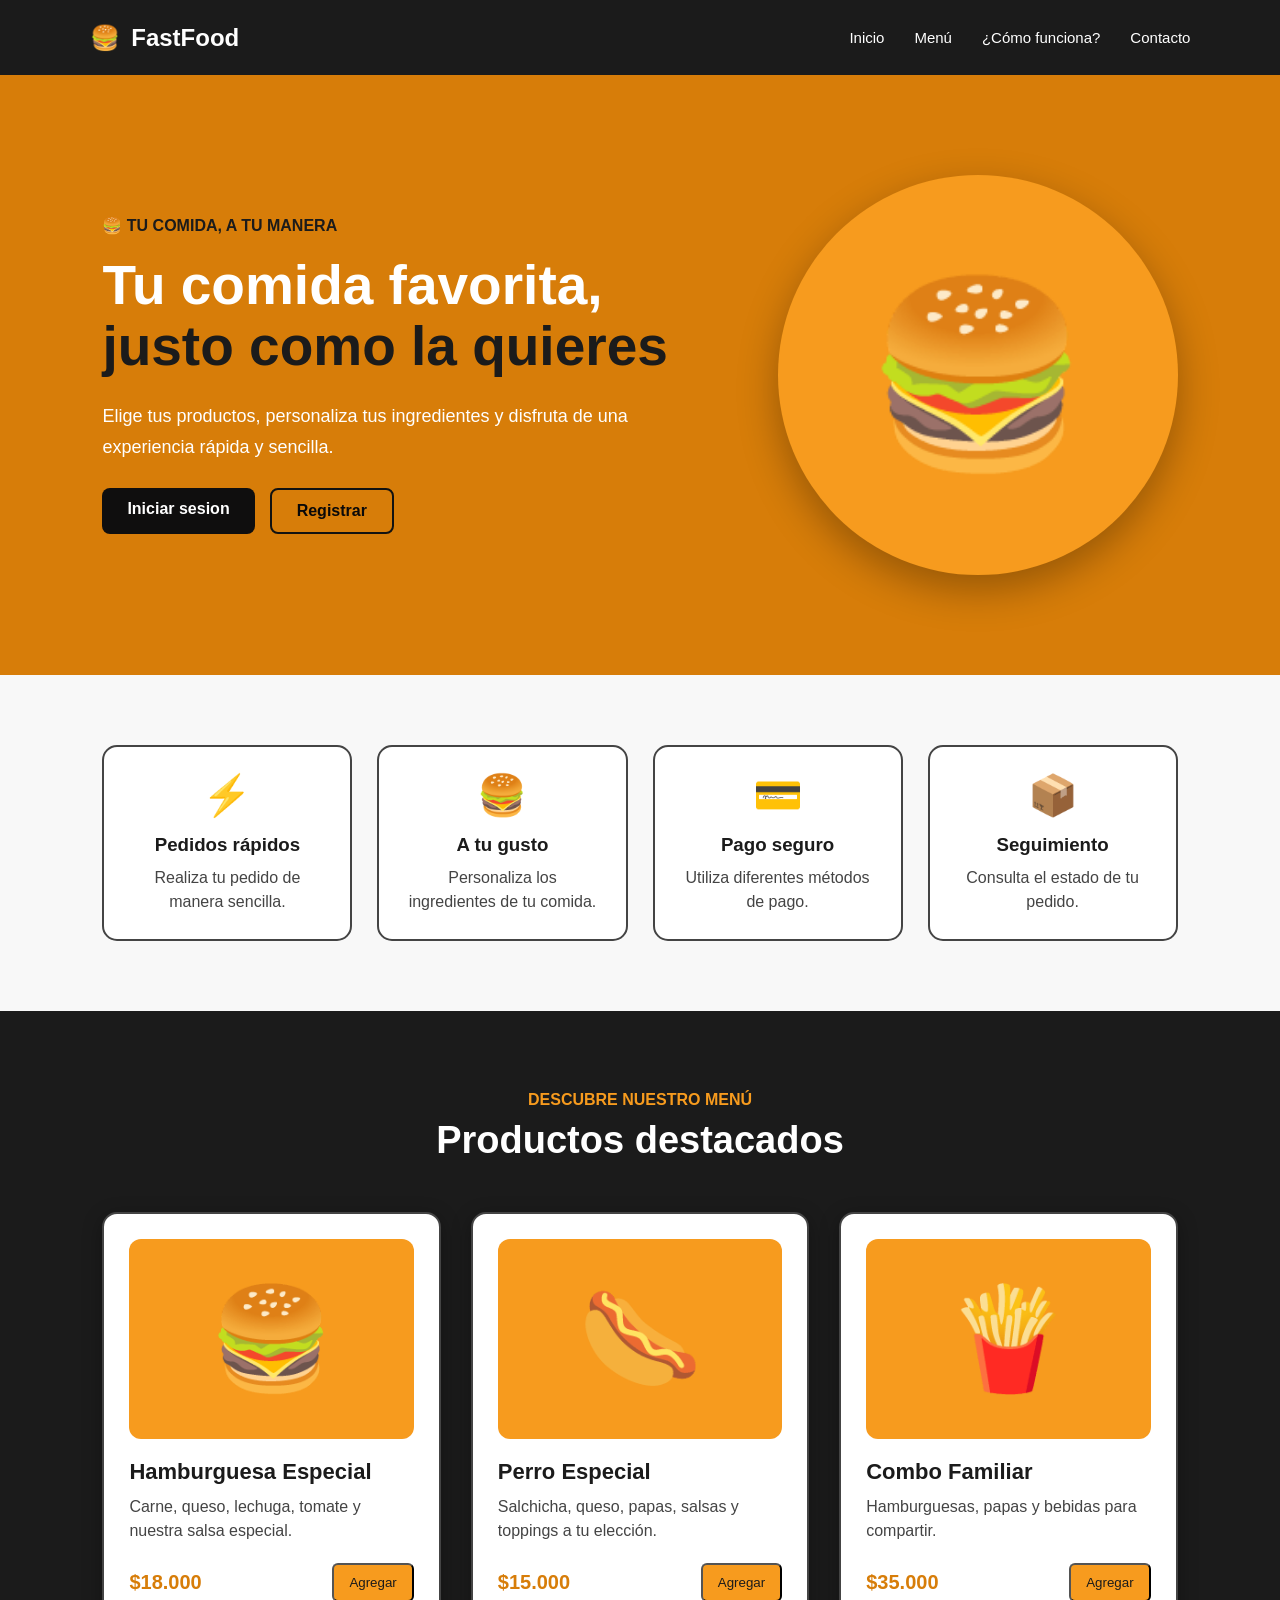
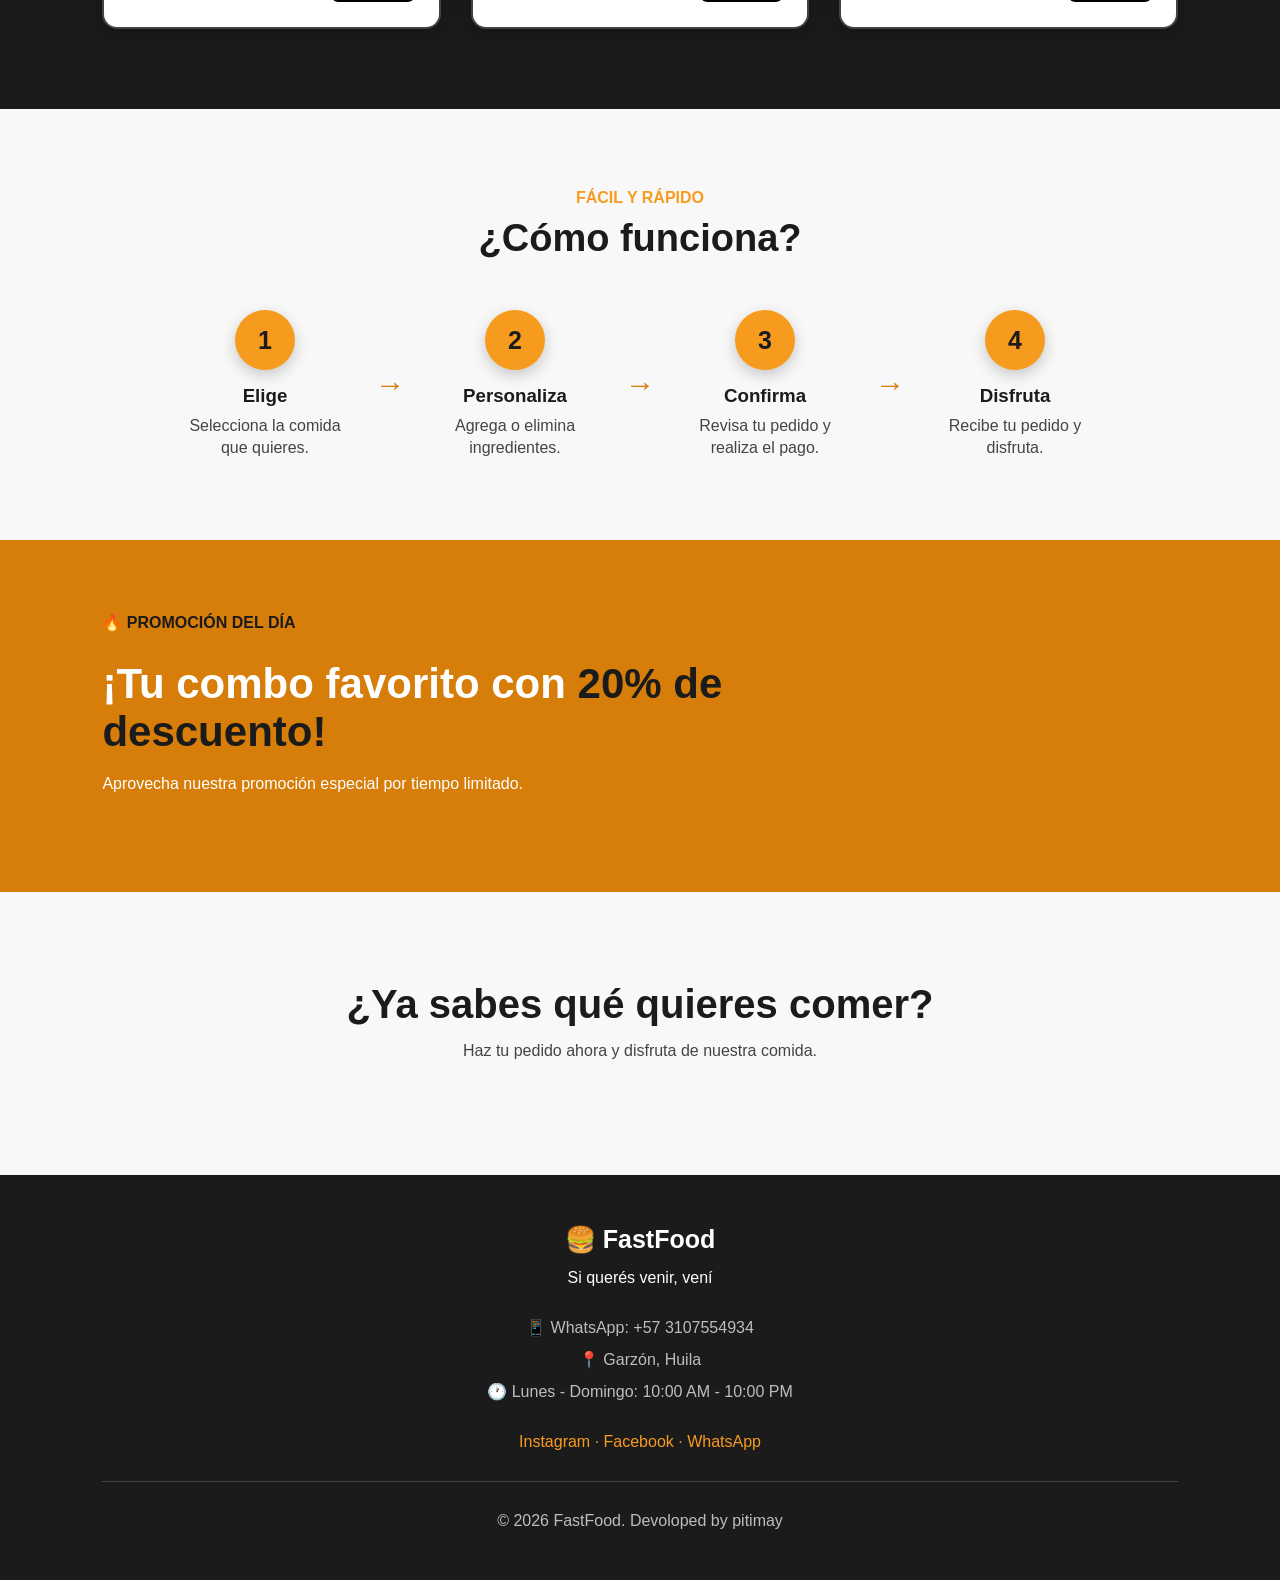
==== pagina aterrizaje/index.html @ eab9c65a "primera carga" ====
<!DOCTYPE html>
<html lang="es">
<head>
    <meta charset="UTF-8">
    <meta name="viewport" content="width=device-width, initial-scale=1.0">
    <title>FastFood - Comida a tu gusto</title>
    <link rel="stylesheet" href="CSS/styles.css">
</head>

<body>

    <header>
        <div class="logo">
            🍔 <span>FastFood</span>
        </div>

        <nav>
            <a href="#inicio">Inicio</a>
            <a href="#menu">Menú</a>
            <a href="#como-funciona">¿Cómo funciona?</a>
            <a href="#contacto">Contacto</a>
        </nav>

    </header>

    <section class="hero" id="inicio">

        <div class="hero-text">

            <p class="subtitulo">🍔 TU COMIDA, A TU MANERA</p>

            <h1>
                Tu comida favorita,
                <span>justo como la quieres</span>
            </h1>

            <p>
                Elige tus productos, personaliza tus ingredientes
                y disfruta de una experiencia rápida y sencilla.
            </p>

            <div class="hero-buttons">
                <a href="../inicio sesion /index.html" class="btn-naranja">Iniciar sesion</a>
                <a href="../registro de usuario/index.html" class="btn-boder">Registrar</a>
            </div>

        </div>

        <div class="hero-image">
            <div class="hamburguesa">
                🍔
            </div>
        </div>

    </section>

    <section class="beneficios">

        <div class="beneficio">
            <span>⚡</span>
            <h3>Pedidos rápidos</h3>
            <p>Realiza tu pedido de manera sencilla.</p>
        </div>

        <div class="beneficio">
            <span>🍔</span>
            <h3>A tu gusto</h3>
            <p>Personaliza los ingredientes de tu comida.</p>
        </div>

        <div class="beneficio">
            <span>💳</span>
            <h3>Pago seguro</h3>
            <p>Utiliza diferentes métodos de pago.</p>
        </div>

        <div class="beneficio">
            <span>📦</span>
            <h3>Seguimiento</h3>
            <p>Consulta el estado de tu pedido.</p>
        </div>

    </section>

    <section class="menu" id="menu">

        <div class="titulo-seccion">
            <p>DESCUBRE NUESTRO MENÚ</p>
            <h2>Productos destacados</h2>
        </div>

        <div class="productos">

            <div class="producto">
                <div class="producto-img">🍔</div>

                <h3>Hamburguesa Especial</h3>

                <p>
                    Carne, queso, lechuga, tomate
                    y nuestra salsa especial.
                </p>

                <div class="producto-bottom">
                    <strong>$18.000</strong>
                    <button onclick="agregarProducto('Hamburguesa Especial')">
                        Agregar
                    </button>
                </div>
            </div>


            <div class="producto">
                <div class="producto-img">🌭</div>

                <h3>Perro Especial</h3>

                <p>
                    Salchicha, queso, papas, salsas
                    y toppings a tu elección.
                </p>

                <div class="producto-bottom">
                    <strong>$15.000</strong>
                    <button onclick="agregarProducto('Perro Especial')">
                        Agregar
                    </button>
                </div>
            </div>


            <div class="producto">
                <div class="producto-img">🍟</div>

                <h3>Combo Familiar</h3>

                <p>
                    Hamburguesas, papas y bebidas
                    para compartir.
                </p>

                <div class="producto-bottom">
                    <strong>$35.000</strong>
                    <button onclick="agregarProducto('Combo Familiar')">
                        Agregar
                    </button>
                </div>
            </div>

        </div>

    </section>

    <section class="como-funciona" id="como-funciona">

        <div class="titulo-seccion">
            <p>FÁCIL Y RÁPIDO</p>
            <h2>¿Cómo funciona?</h2>
        </div>

        <div class="pasos">

            <div class="paso">
                <div>1</div>
                <h3>Elige</h3>
                <p>Selecciona la comida que quieres.</p>
            </div>

            <div class="flecha">→</div>

            <div class="paso">
                <div>2</div>
                <h3>Personaliza</h3>
                <p>Agrega o elimina ingredientes.</p>
            </div>

            <div class="flecha">→</div>

            <div class="paso">
                <div>3</div>
                <h3>Confirma</h3>
                <p>Revisa tu pedido y realiza el pago.</p>
            </div>

            <div class="flecha">→</div>

            <div class="paso">
                <div>4</div>
                <h3>Disfruta</h3>
                <p>Recibe tu pedido y disfruta.</p>
            </div>

        </div>

    </section>

    <section class="promocion">

        <div>
            <p>🔥 PROMOCIÓN DEL DÍA</p>

            <h2>
                ¡Tu combo favorito con
                <span>20% de descuento!</span>
            </h2>

            <p>
                Aprovecha nuestra promoción especial
                por tiempo limitado.
            </p>

        </div>

    </section>

    <section class="cta">

        <h2>¿Ya sabes qué quieres comer?</h2>

        <p>
            Haz tu pedido ahora y disfruta
            de nuestra comida.
        </p>

        

    </section>

    <footer id="contacto">

        <div class="footer-logo">
            🍔 FastFood
        </div>

        <p>
            Si querés venir, vení
        </p>

        <div class="contacto">
            📱 WhatsApp: +57 3107554934
            <br>
            📍 Garzón, Huila
            <br>
            🕐 Lunes - Domingo: 10:00 AM - 10:00 PM
        </div>

        <div class="redes">
            Instagram · Facebook · WhatsApp
        </div>

        <hr>

        <p>
            © 2026 FastFood. Devoloped by pitimay
        </p>

    </footer>

    <script src="JS/script.js"></script>

</body>
</html>
---- pagina aterrizaje/CSS/styles.css ----
* {
    margin: 0;
    padding: 0;
    box-sizing: border-box;
}

html {
    scroll-behavior: smooth;
}

body {
    font-family: Arial, sans-serif;
    background: #F8F8F8;
    color: #1B1B1B;
}

header {
    width: 100%;
    height: 75px;
    padding: 0 7%;

    display: flex;
    align-items: center;
    justify-content: space-between;

    background: #1B1B1B;

    position: sticky;
    top: 0;
    z-index: 1000;
}

.logo {
    color: #FFFFFF;
    font-size: 24px;
    font-weight: bold;
}

.logo span {
    margin-left: 5px;
}

nav {
    display: flex;
    gap: 30px;
}

nav a {
    color: #FFFFFF;
    text-decoration: none;
    font-size: 15px;

    transition: 0.3s;
}

nav a:hover {
    color: #F79B1E;
}

.btn-pedido {
    background: #F79B1E;
    color: #1B1B1B;

    padding: 12px 20px;

    border-radius: 8px;

    transition: 0.3s;
}

.btn-pedido:hover {
    background: #FFB43A;
    transform: scale(1.03);
}

.hero {
    min-height: 600px;

    padding: 70px 8%;

    display: flex;
    align-items: center;
    justify-content: space-between;

    background: #D77D09;
}

.hero-text {
    max-width: 600px;
}

.subtitulo {
    color: #1B1B1B;

    font-weight: bold;

    margin-bottom: 20px;
}

.hero h1 {
    color: #FFFFFF;

    font-size: 55px;

    line-height: 1.1;

    margin-bottom: 25px;
}

.hero h1 span {
    color: #1B1B1B;
}

.hero-text > p:not(.subtitulo) {
    color: #FFFFFF;

    font-size: 18px;

    line-height: 1.7;
}

.hero-buttons {
    display: flex;

    gap: 15px;

    margin-top: 30px;
}

.btn-principal {
    background: #F79B1E;
    color: #1B1B1B;

    padding: 15px 25px;

    border-radius: 8px;

    transition: 0.3s;
}

.btn-principal:hover {
    background: #FFB43A;

    transform: scale(1.03);
}

.btn-secundario {
    background: transparent;

    border: 2px solid #FFFFFF;

    color: #FFFFFF;

    padding: 13px 25px;

    border-radius: 8px;

    transition: 0.3s;
}

.btn-secundario:hover {
    background: #FFFFFF;

    color: #1B1B1B;
}


.hero-image {
    width: 400px;
    height: 400px;

    border-radius: 50%;

    background: #F79B1E;

    display: flex;

    justify-content: center;
    align-items: center;

    box-shadow: 0 15px 40px rgba(0, 0, 0, 0.30);
}

.hamburguesa {
    font-size: 180px;
}


.beneficios {
    padding: 70px 8%;

    display: grid;

    grid-template-columns: repeat(4, 1fr);

    gap: 25px;

    background: #F8F8F8;
}

.beneficio {
    text-align: center;

    padding: 25px;

    background: #FFFFFF;

    border-radius: 15px;

    border: 2px solid #444444;

    transition: 0.3s;
}

.beneficio:hover {
    transform: translateY(-5px);

    border-color: #F79B1E;

    box-shadow: 0 0 20px rgba(247, 155, 30, 0.30);
}

.beneficio span {
    font-size: 40px;
}

.beneficio h3 {
    color: #1B1B1B;

    margin: 15px 0 10px;
}

.beneficio p {
    color: #444444;

    line-height: 1.5;
}


.titulo-seccion {
    text-align: center;

    margin-bottom: 50px;
}

.titulo-seccion p {
    color: #F79B1E;

    font-weight: bold;
}

.titulo-seccion h2 {
    color: #1B1B1B;

    font-size: 38px;

    margin-top: 10px;
}

.menu {
    padding: 80px 8%;

    background: #1B1B1B;
}

.menu .titulo-seccion h2 {
    color: #FFFFFF;
}

.productos {
    display: grid;

    grid-template-columns: repeat(3, 1fr);

    gap: 30px;
}

.producto {
    background: #FFFFFF;

    padding: 25px;

    border-radius: 15px;

    border: 2px solid #444444;

    box-shadow: 0 5px 20px rgba(0, 0, 0, 0.30);

    transition: 0.3s;
}

.producto:hover {
    transform: translateY(-5px);

    border-color: #F79B1E;

    box-shadow: 0 0 25px rgba(247, 155, 30, 0.40);
}

.producto-img {
    height: 200px;

    border-radius: 12px;

    background: #F79B1E;

    display: flex;

    justify-content: center;
    align-items: center;

    font-size: 100px;
}

.producto h3 {
    color: #1B1B1B;

    font-size: 22px;

    margin: 20px 0 10px;
}

.producto p {
    color: #444444;

    line-height: 1.5;

    margin-bottom: 20px;
}

.producto-bottom {
    display: flex;

    align-items: center;
    justify-content: space-between;
}

.producto-bottom strong {
    font-size: 20px;

    color: #D77D09;
}

.producto-bottom button {
    background: #F79B1E;

    color: #1B1B1B;

    padding: 10px 15px;

    border-radius: 6px;

    transition: 0.3s;
}

.producto-bottom button:hover {
    background: #FFB43A;

    transform: scale(1.03);
}


.como-funciona {
    padding: 80px 8%;

    background: #F8F8F8;
}

.pasos {
    display: flex;

    justify-content: center;
    align-items: center;

    gap: 20px;
}

.paso {
    text-align: center;

    max-width: 180px;
}

.paso > div {
    width: 60px;
    height: 60px;

    margin: auto;

    border-radius: 50%;

    background: #F79B1E;

    color: #1B1B1B;

    display: flex;

    justify-content: center;
    align-items: center;

    font-size: 25px;

    font-weight: bold;

    box-shadow: 0 5px 15px rgba(0, 0, 0, 0.20);
}

.paso h3 {
    color: #1B1B1B;

    margin: 15px 0 8px;
}

.paso p {
    color: #444444;

    line-height: 1.4;
}

.flecha {
    font-size: 30px;

    color: #D77D09;
}


.promocion {
    padding: 70px 8%;

    background: #D77D09;

    color: #FFFFFF;
}

.promocion div {
    max-width: 700px;
}

.promocion p:first-child {
    color: #1B1B1B;

    font-weight: bold;
}

.promocion h2 {
    color: #FFFFFF;

    font-size: 42px;

    margin: 15px 0;
}

.promocion h2 span {
    color: #1B1B1B;
}

.promocion p {
    line-height: 1.6;

    margin-bottom: 25px;
}

.promocion button {
    background: #F79B1E;

    color: #1B1B1B;

    padding: 15px 25px;

    border-radius: 8px;

    transition: 0.3s;
}

.promocion button:hover {
    background: #FFB43A;

    transform: scale(1.03);
}


.cta {
    padding: 90px 8%;

    text-align: center;

    background: #F8F8F8;
}

.cta h2 {
    color: #1B1B1B;

    font-size: 40px;

    margin-bottom: 15px;
}

.cta p {
    color: #444444;

    margin-bottom: 25px;
}

.cta button {
    background: #F79B1E;

    color: #1B1B1B;

    padding: 15px 25px;

    border-radius: 8px;

    transition: 0.3s;
}

.cta button:hover {
    background: #FFB43A;

    transform: scale(1.03);
}


footer {
    background: #1B1B1B;

    color: #FFFFFF;

    padding: 50px 8%;

    text-align: center;
}

.footer-logo {
    color: #FFFFFF;

    font-size: 25px;

    font-weight: bold;

    margin-bottom: 15px;
}

.contacto {
    margin: 25px 0;

    line-height: 2;

    color: #BDBDBD;
}

.redes {
    margin: 20px 0;

    color: #F79B1E;
}

footer hr {
    border: none;

    border-top: 1px solid #444444;

    margin: 30px 0;
}

footer > p:last-child {
    color: #BDBDBD;
}

@media (max-width: 900px) {

    header {
        padding: 0 5%;
    }

    nav {
        display: none;
    }

    .hero {
        flex-direction: column;

        text-align: center;

        gap: 50px;
    }

    .hero h1 {
        font-size: 40px;
    }

    .hero-buttons {
        justify-content: center;
    }

    .hero-image {
        width: 280px;
        height: 280px;
    }

    .hamburguesa {
        font-size: 120px;
    }

    .beneficios {
        grid-template-columns: repeat(2, 1fr);
    }

    .productos {
        grid-template-columns: 1fr;
    }

    .pasos {
        flex-direction: column;
    }

    .flecha {
        transform: rotate(90deg);
    }
}


@media (max-width: 600px) {

    .beneficios {
        grid-template-columns: 1fr;
    }

    .hero {
        padding: 50px 5%;
    }

    .hero h1 {
        font-size: 34px;
    }

    .hero-buttons {
        flex-direction: column;
    }

    .titulo-seccion h2 {
        font-size: 30px;
    }

    .promocion h2 {
        font-size: 32px;
    }

    .cta h2 {
        font-size: 30px;
    }

    .btn-principal,
    .btn-secundario {
        width: 100%;
    }

}
.hero-buttons {
    display: flex;
    gap: 15px;
    margin-top: 25px;
}


.btn-naranja {
    display: inline-block;
    padding: 12px 25px;
    background-color: #0f0e0e;
    color: white;
    text-decoration: none;
    border-radius: 8px;
    font-weight: bold;
    transition: 0.3s;
}


.btn-naranja:hover {
    background-color: #070707;
    transform: translateY(-2px);
}


.btn-boder {
    display: inline-block;
    padding: 12px 25px;
    background-color: transparent;
    color: rgb(10, 9, 9);
    text-decoration: none;
    border: 2px solid #121211;
    border-radius: 8px;
    font-weight: bold;
    transition: 0.3s;
}

.btn-boder:hover {
    background-color: #060606;
    color: white;
    transform: translateY(-2px);
}
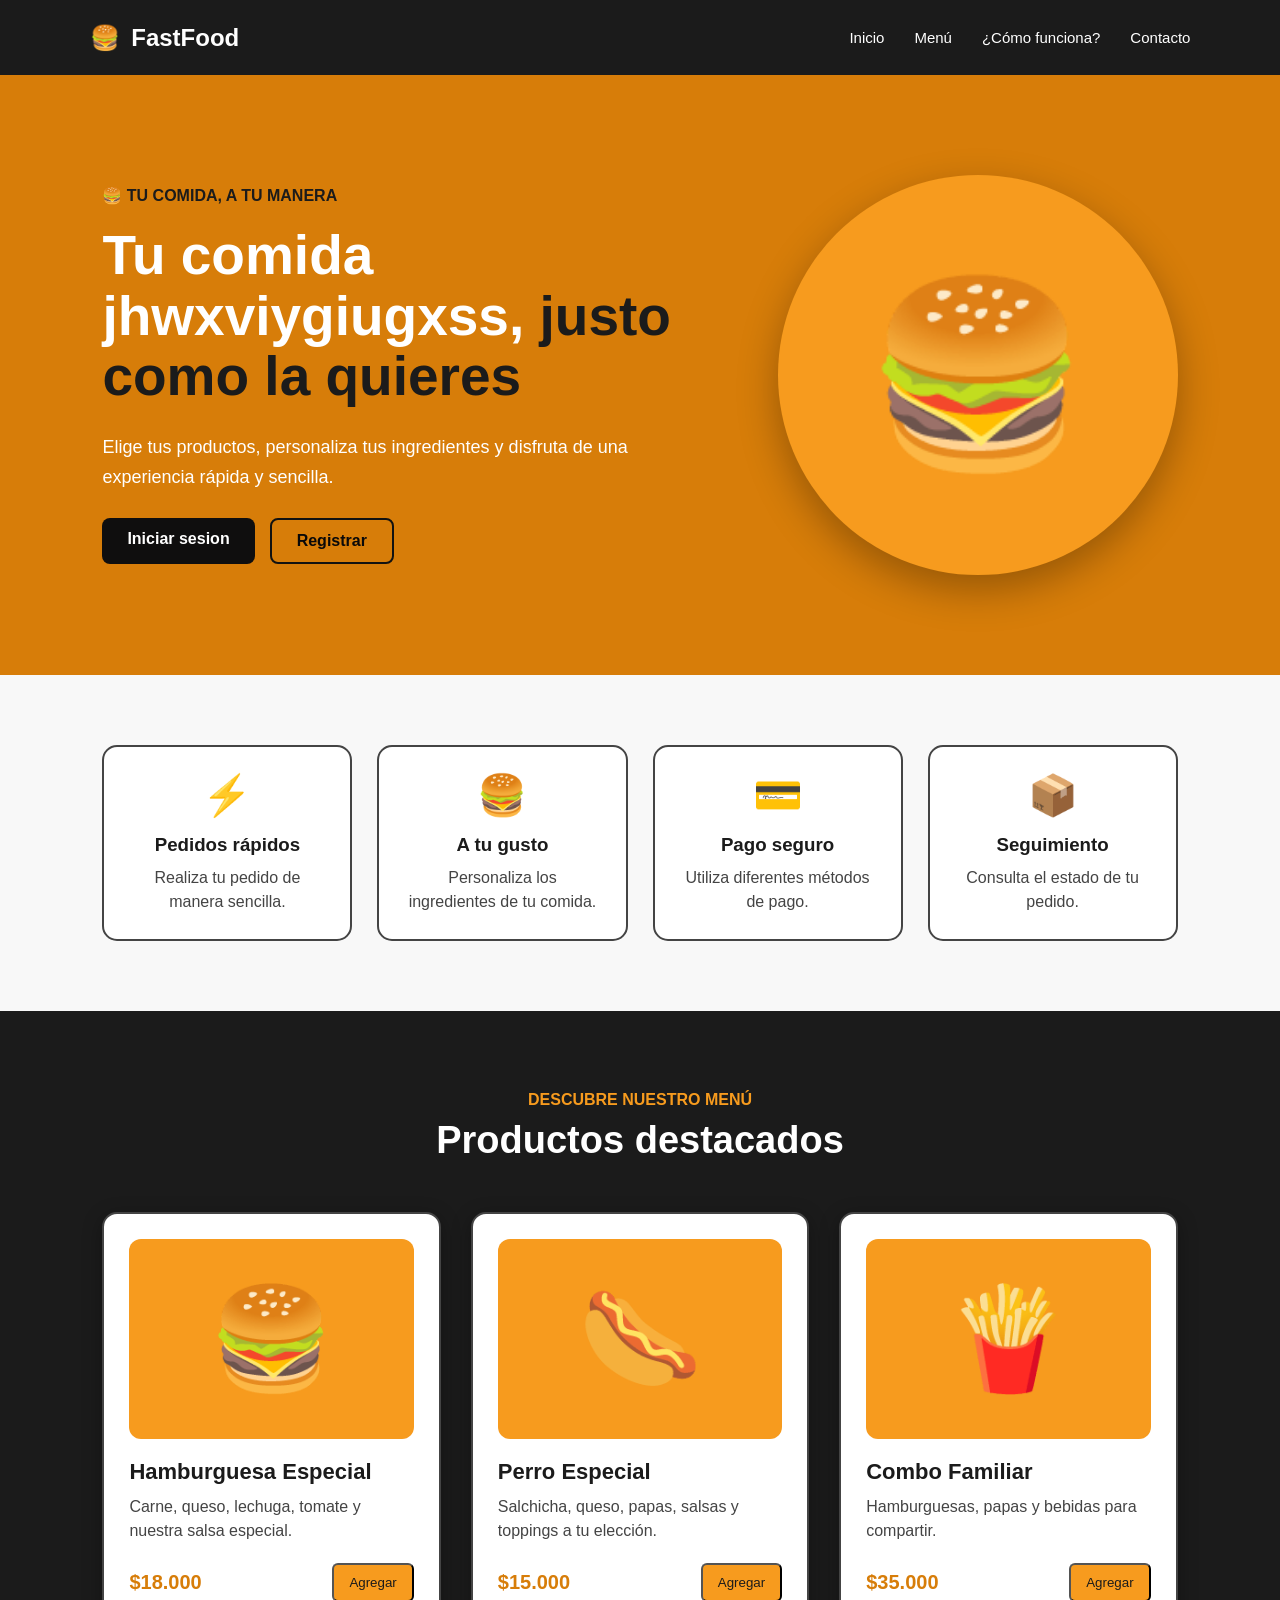
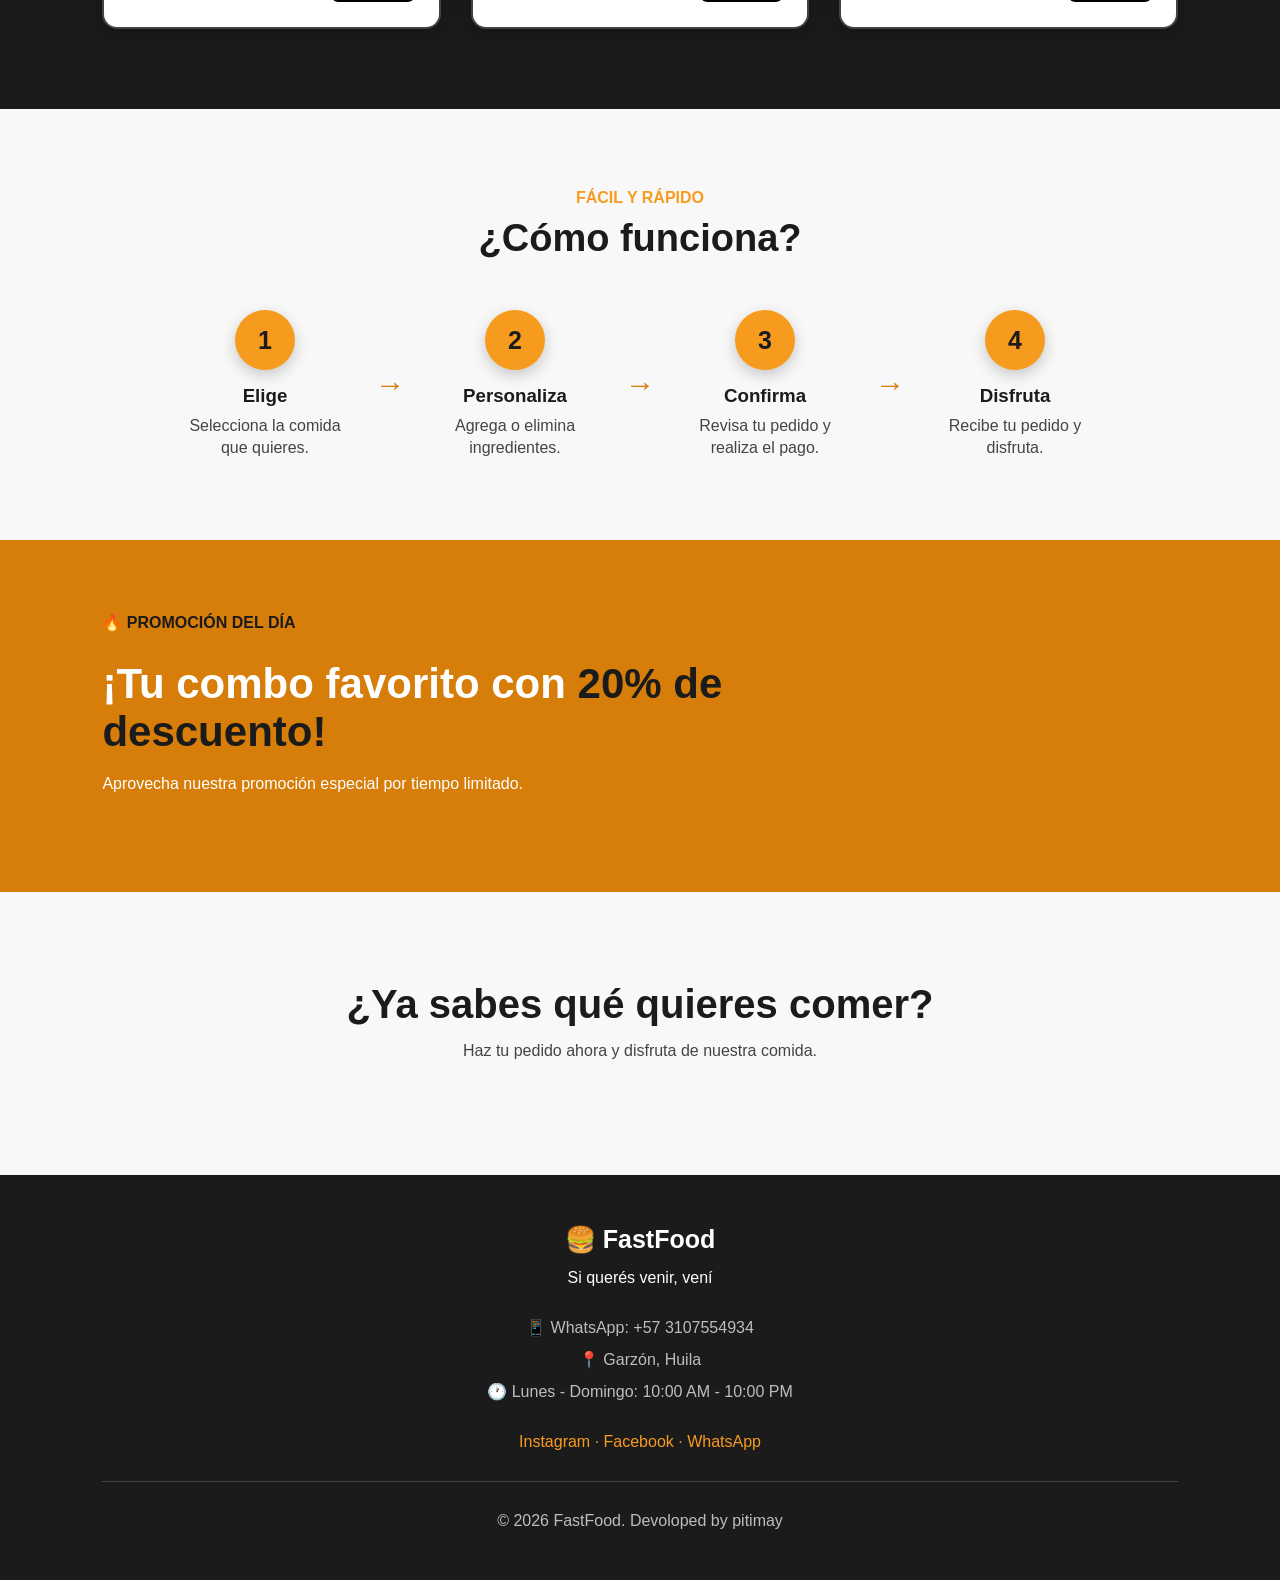
==== commit cf874f94: "d d dcdc" ====
--- a/pagina aterrizaje/index.html
+++ b/pagina aterrizaje/index.html
@@ -30,7 +30,7 @@
             <p class="subtitulo">🍔 TU COMIDA, A TU MANERA</p>
 
             <h1>
-                Tu comida favorita,
+                Tu comida jhwxviygiugxss,
                 <span>justo como la quieres</span>
             </h1>
 
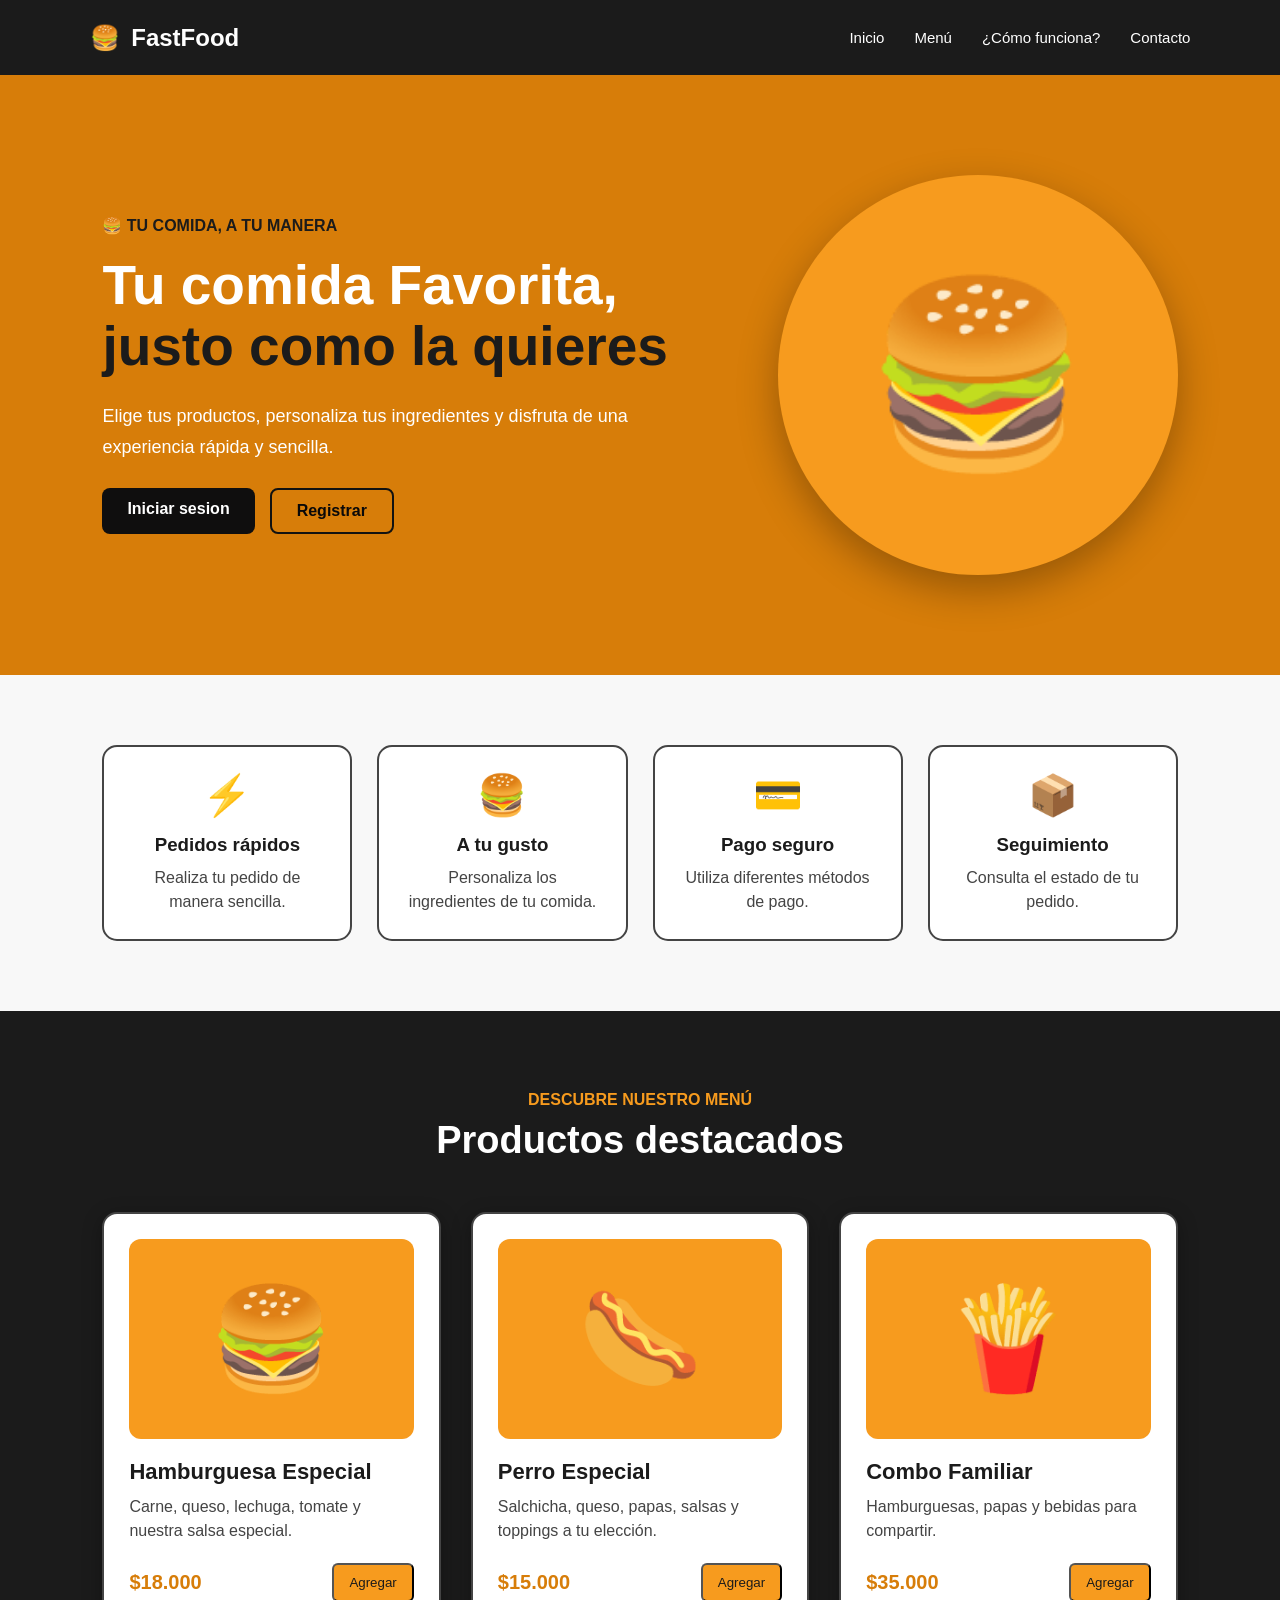
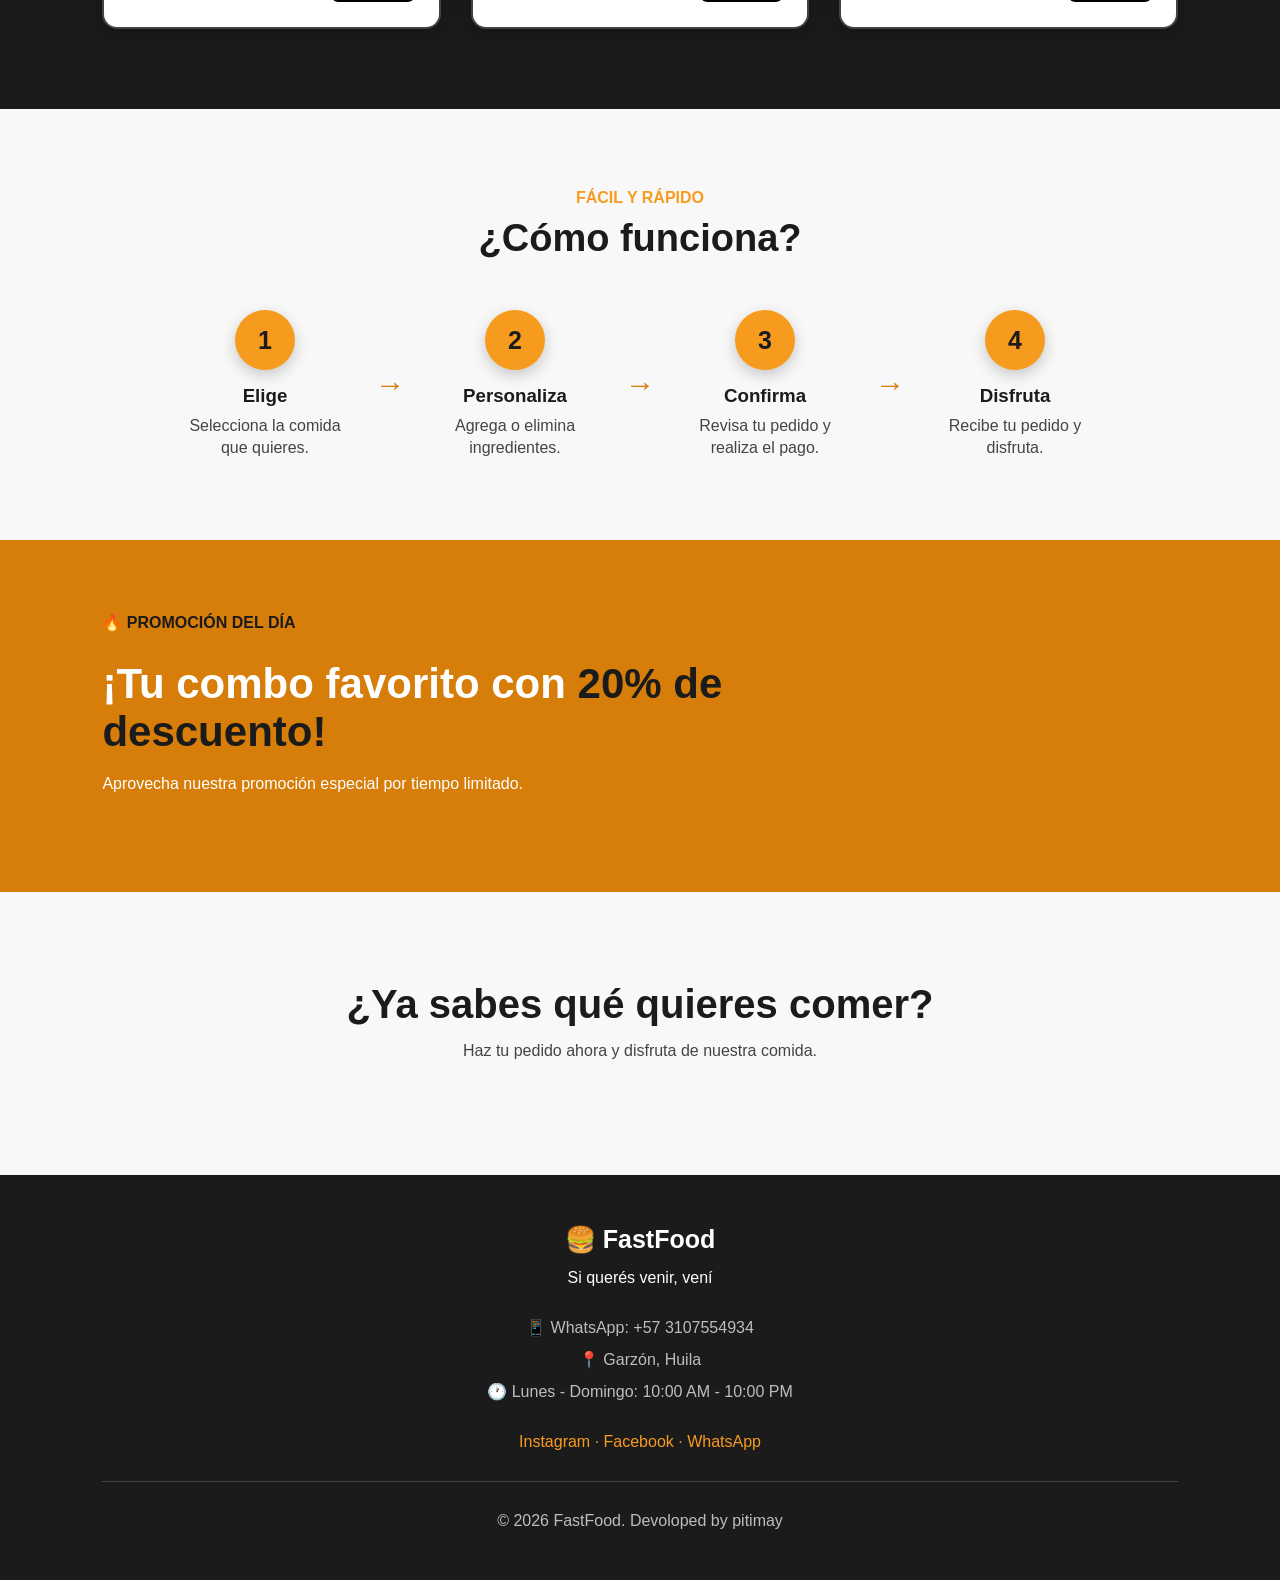
==== commit 4e16567a: "cambio de texto cambio de texto" ====
--- a/pagina aterrizaje/index.html
+++ b/pagina aterrizaje/index.html
@@ -30,7 +30,7 @@
             <p class="subtitulo">🍔 TU COMIDA, A TU MANERA</p>
 
             <h1>
-                Tu comida jhwxviygiugxss,
+                Tu comida Favorita,
                 <span>justo como la quieres</span>
             </h1>
 
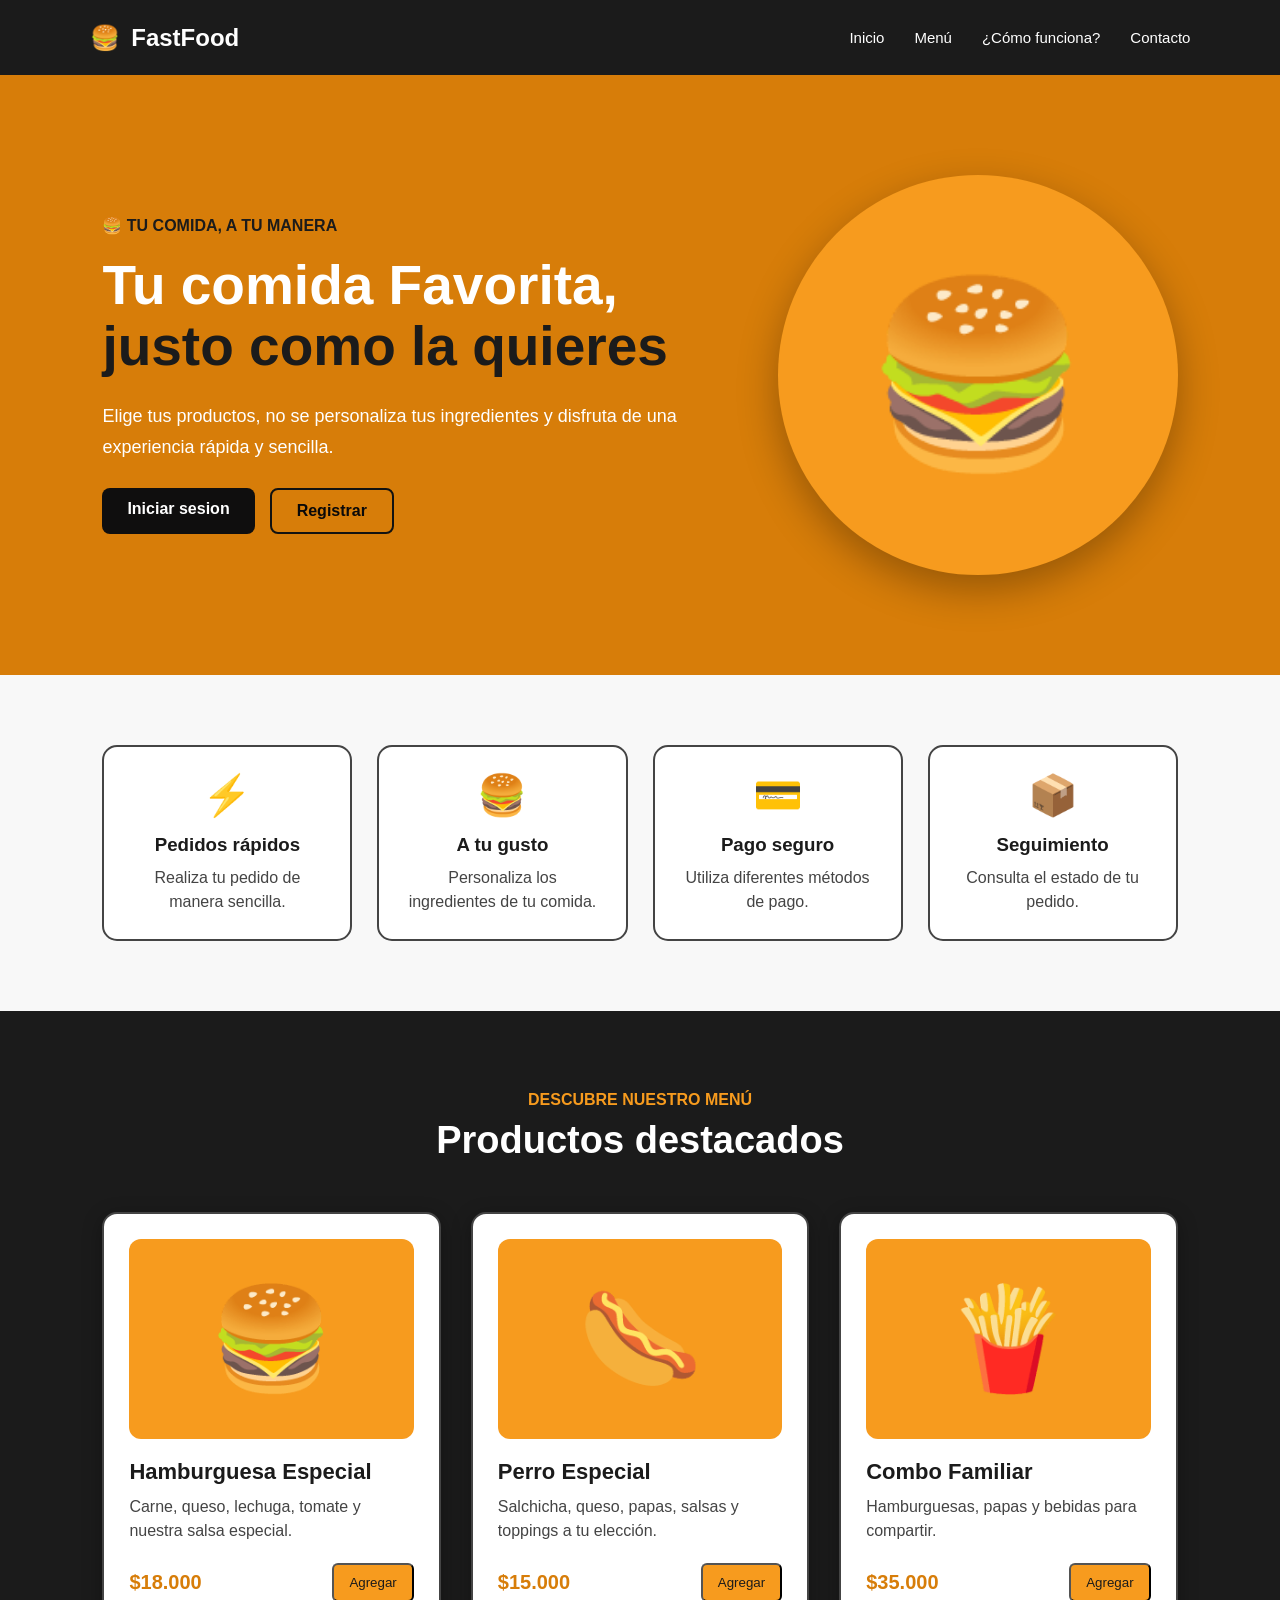
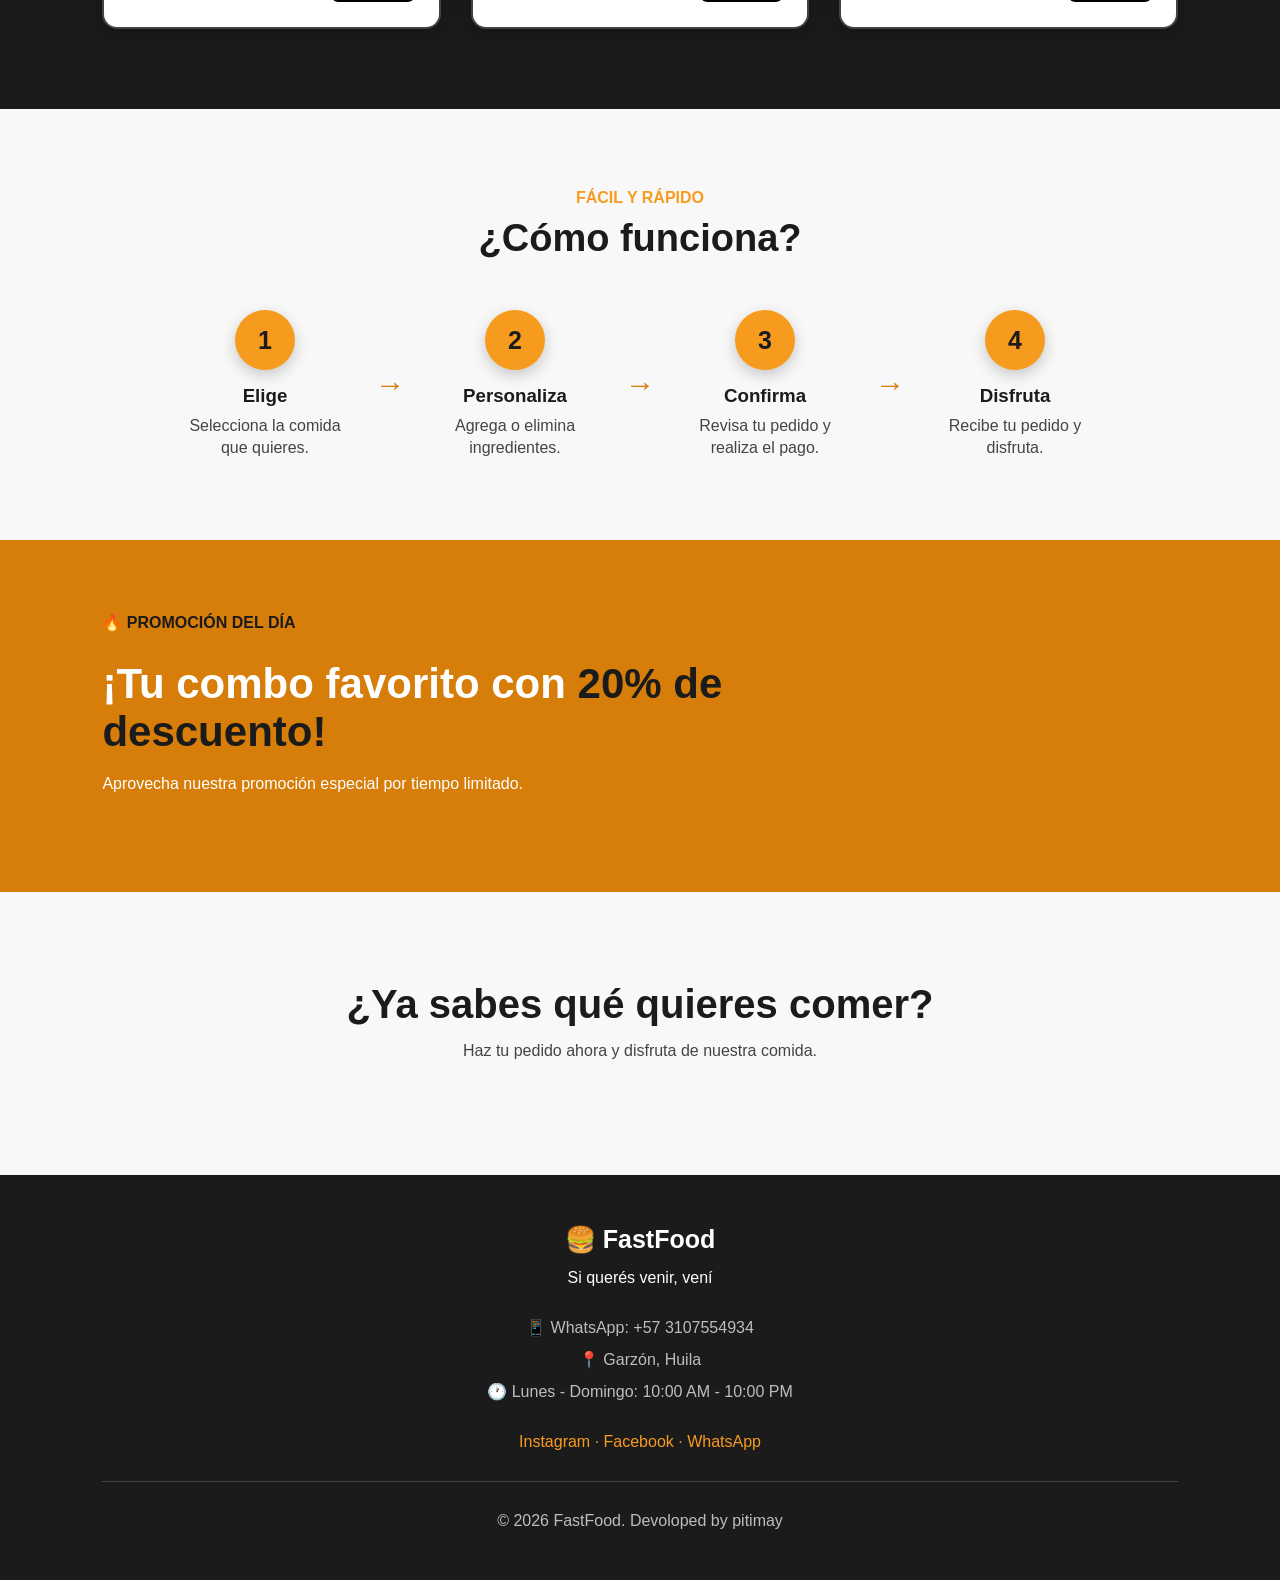
==== commit 350470f4: "prueba de texto PRUEBA DE TEXTO" ====
--- a/pagina aterrizaje/index.html
+++ b/pagina aterrizaje/index.html
@@ -35,7 +35,7 @@
             </h1>
 
             <p>
-                Elige tus productos, personaliza tus ingredientes
+                Elige tus productos, no se personaliza tus ingredientes
                 y disfruta de una experiencia rápida y sencilla.
             </p>
 
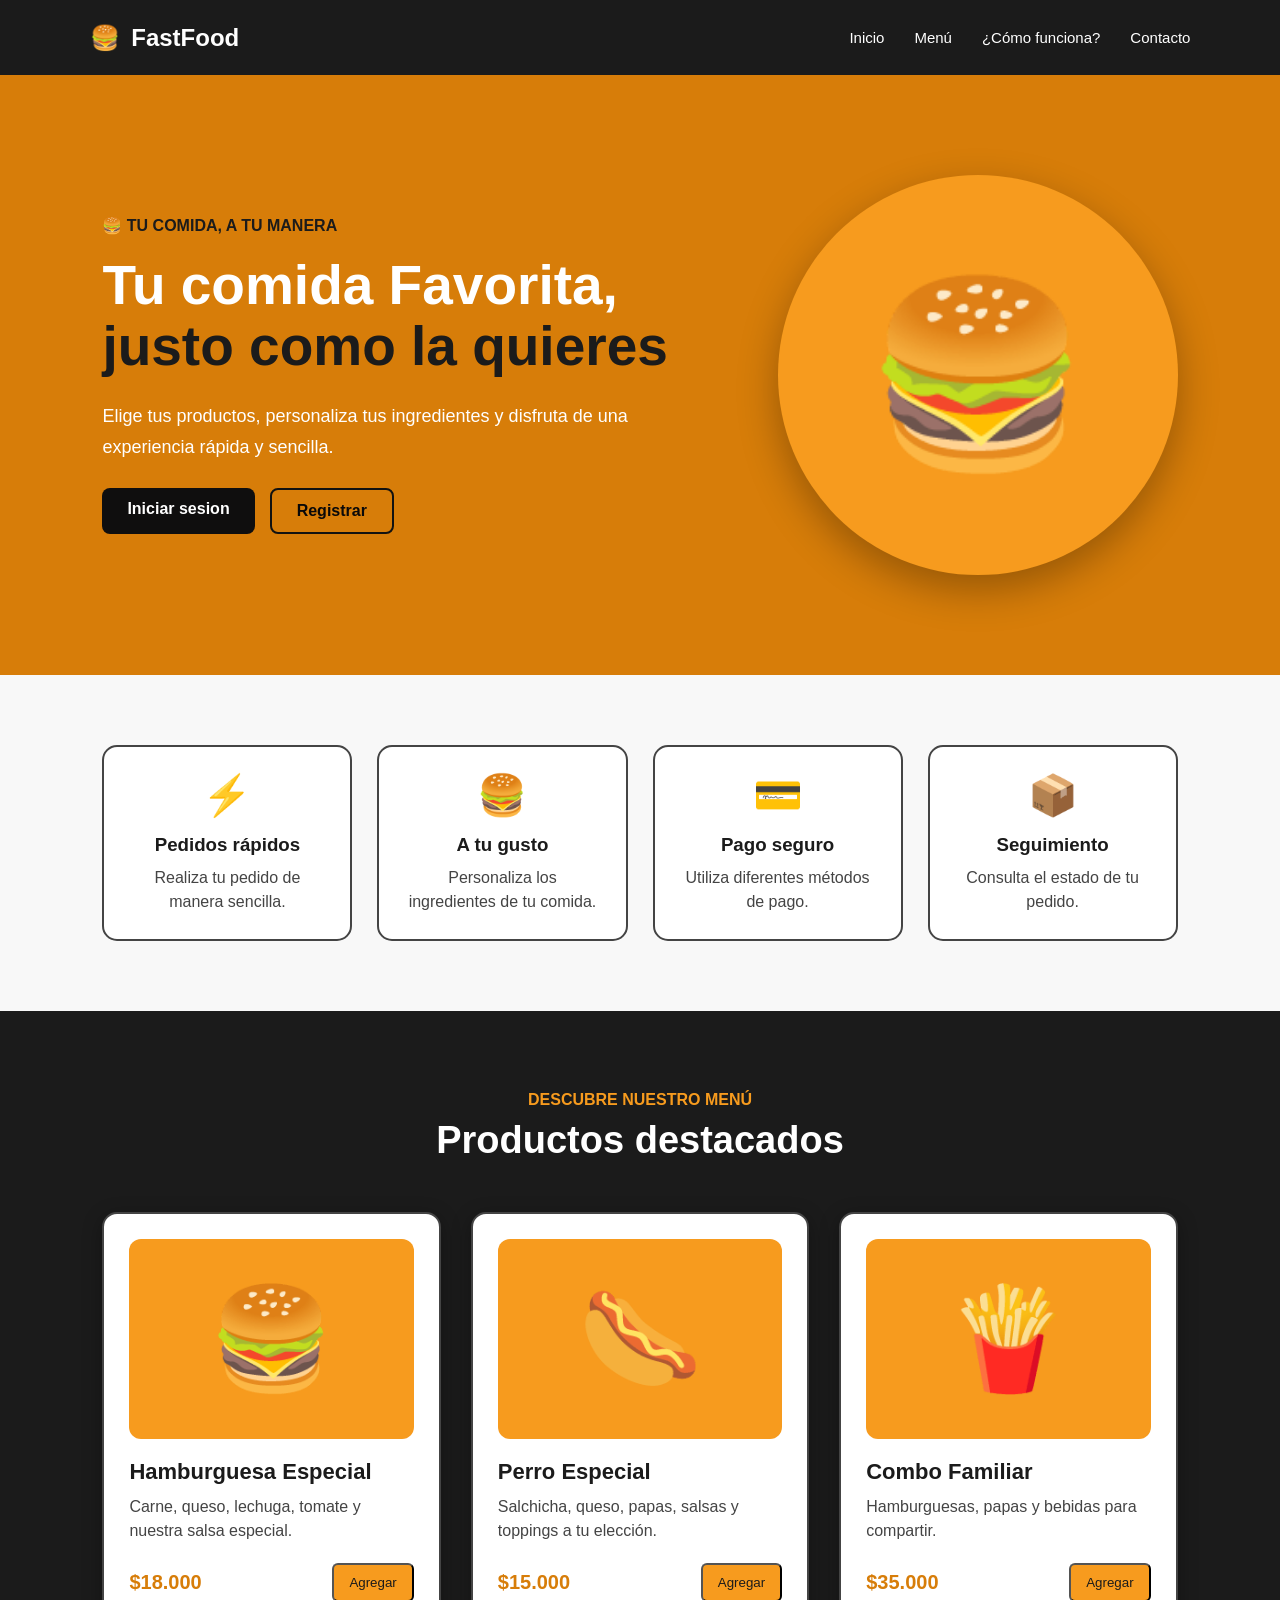
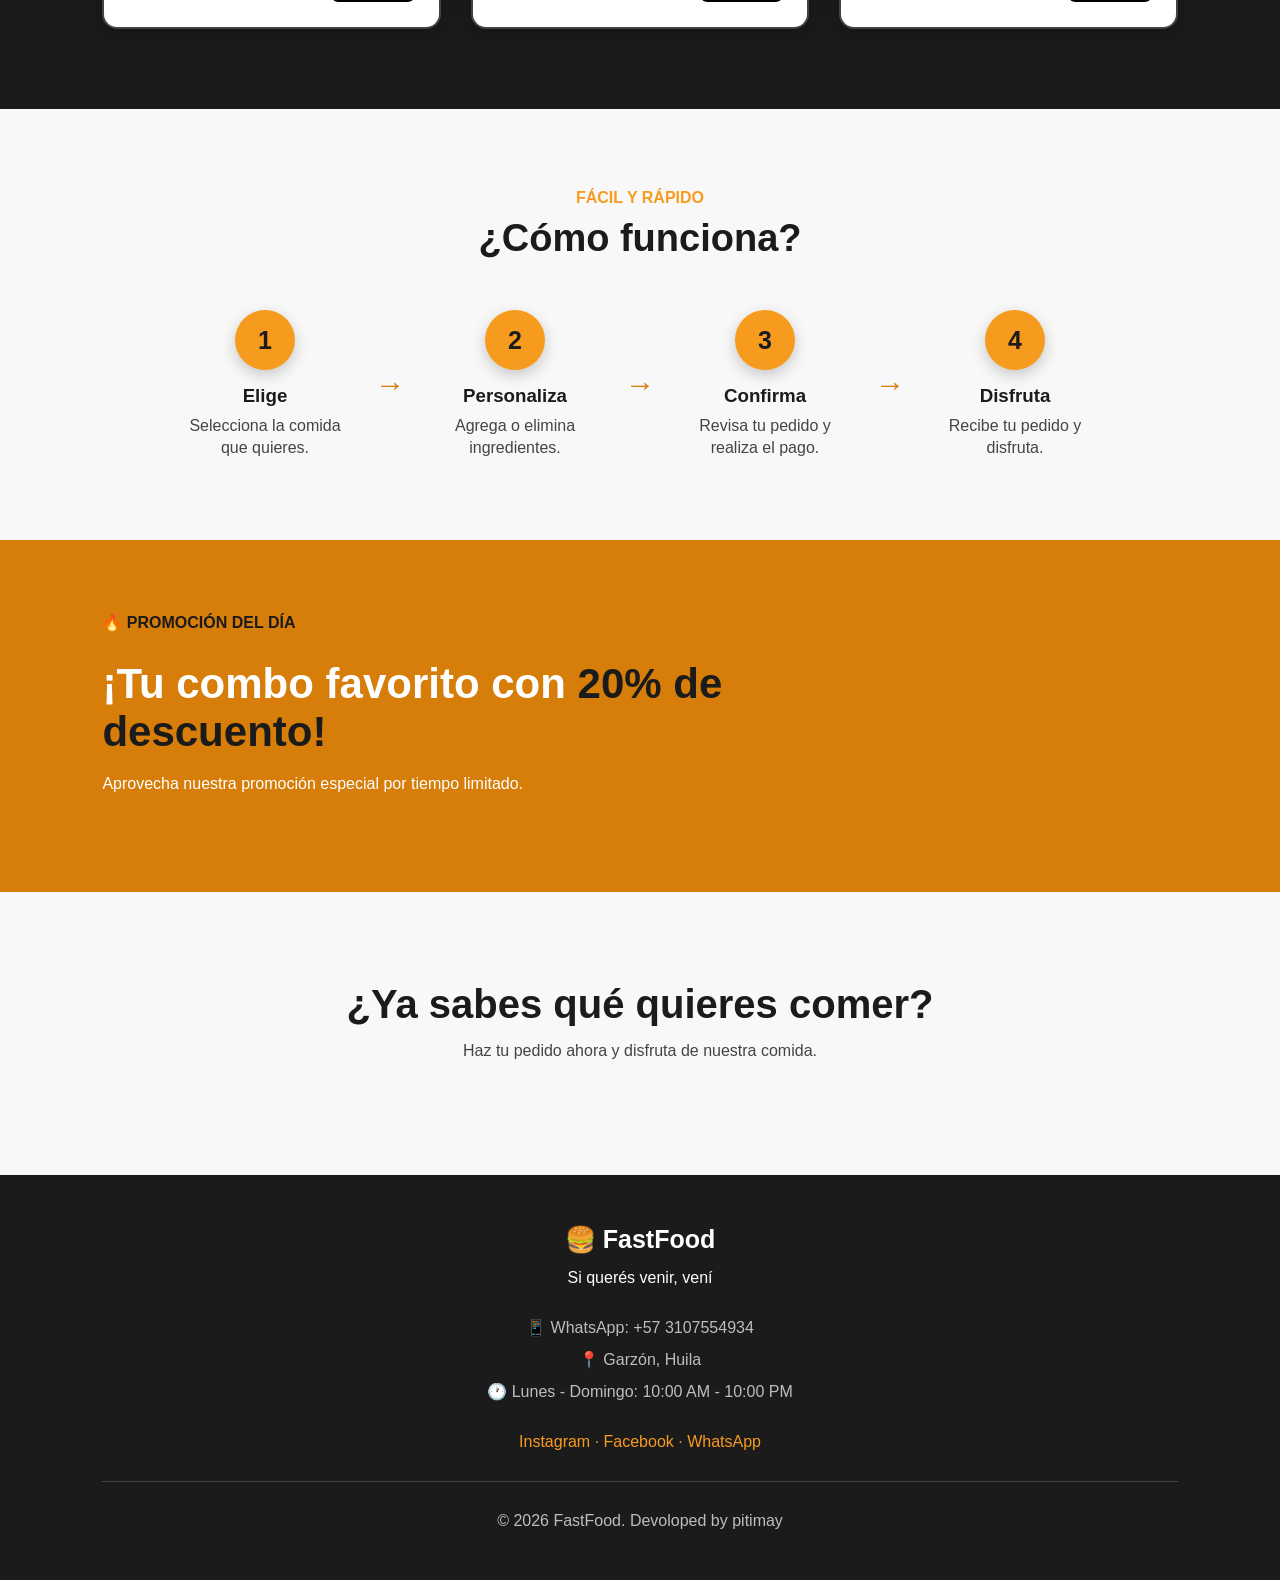
==== commit 702bdd1e: "ajuste de texto ajuste de texto" ====
--- a/pagina aterrizaje/index.html
+++ b/pagina aterrizaje/index.html
@@ -35,7 +35,7 @@
             </h1>
 
             <p>
-                Elige tus productos, no se personaliza tus ingredientes
+                Elige tus productos, personaliza tus ingredientes
                 y disfruta de una experiencia rápida y sencilla.
             </p>
 
